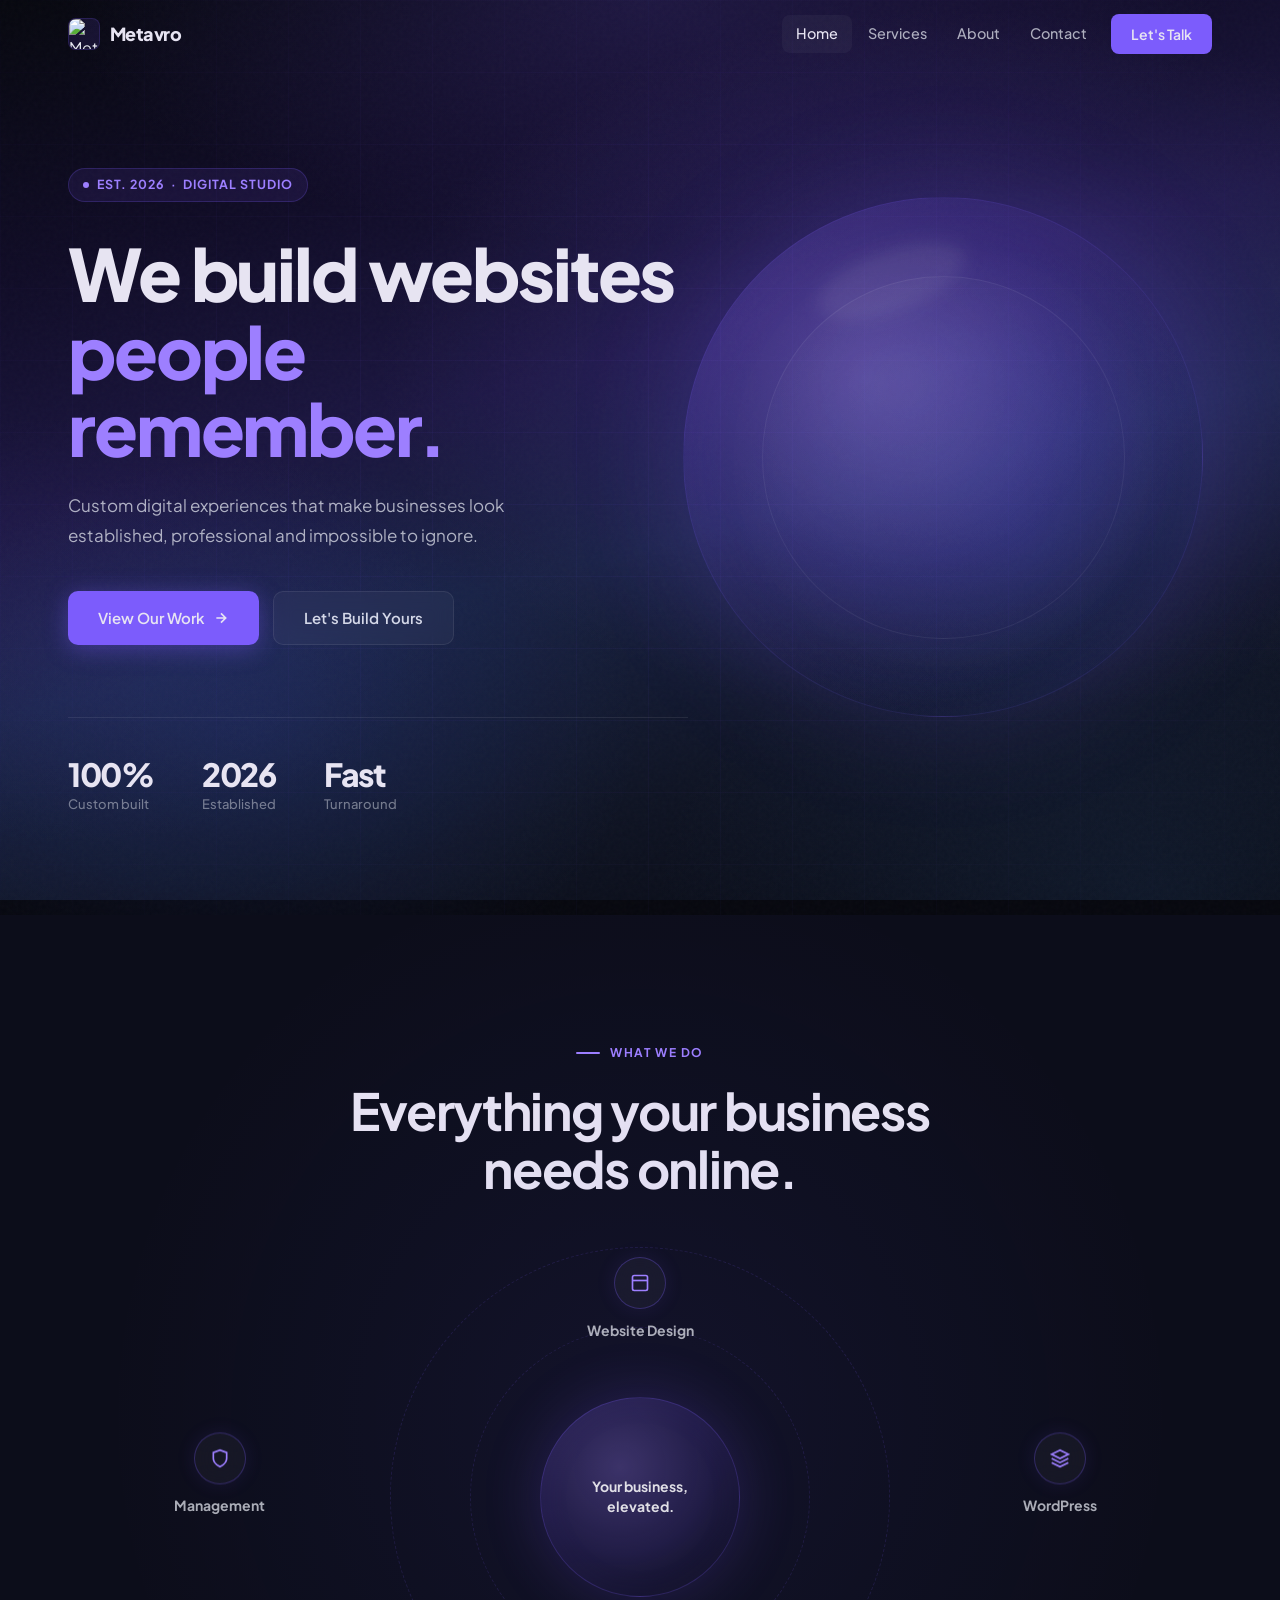
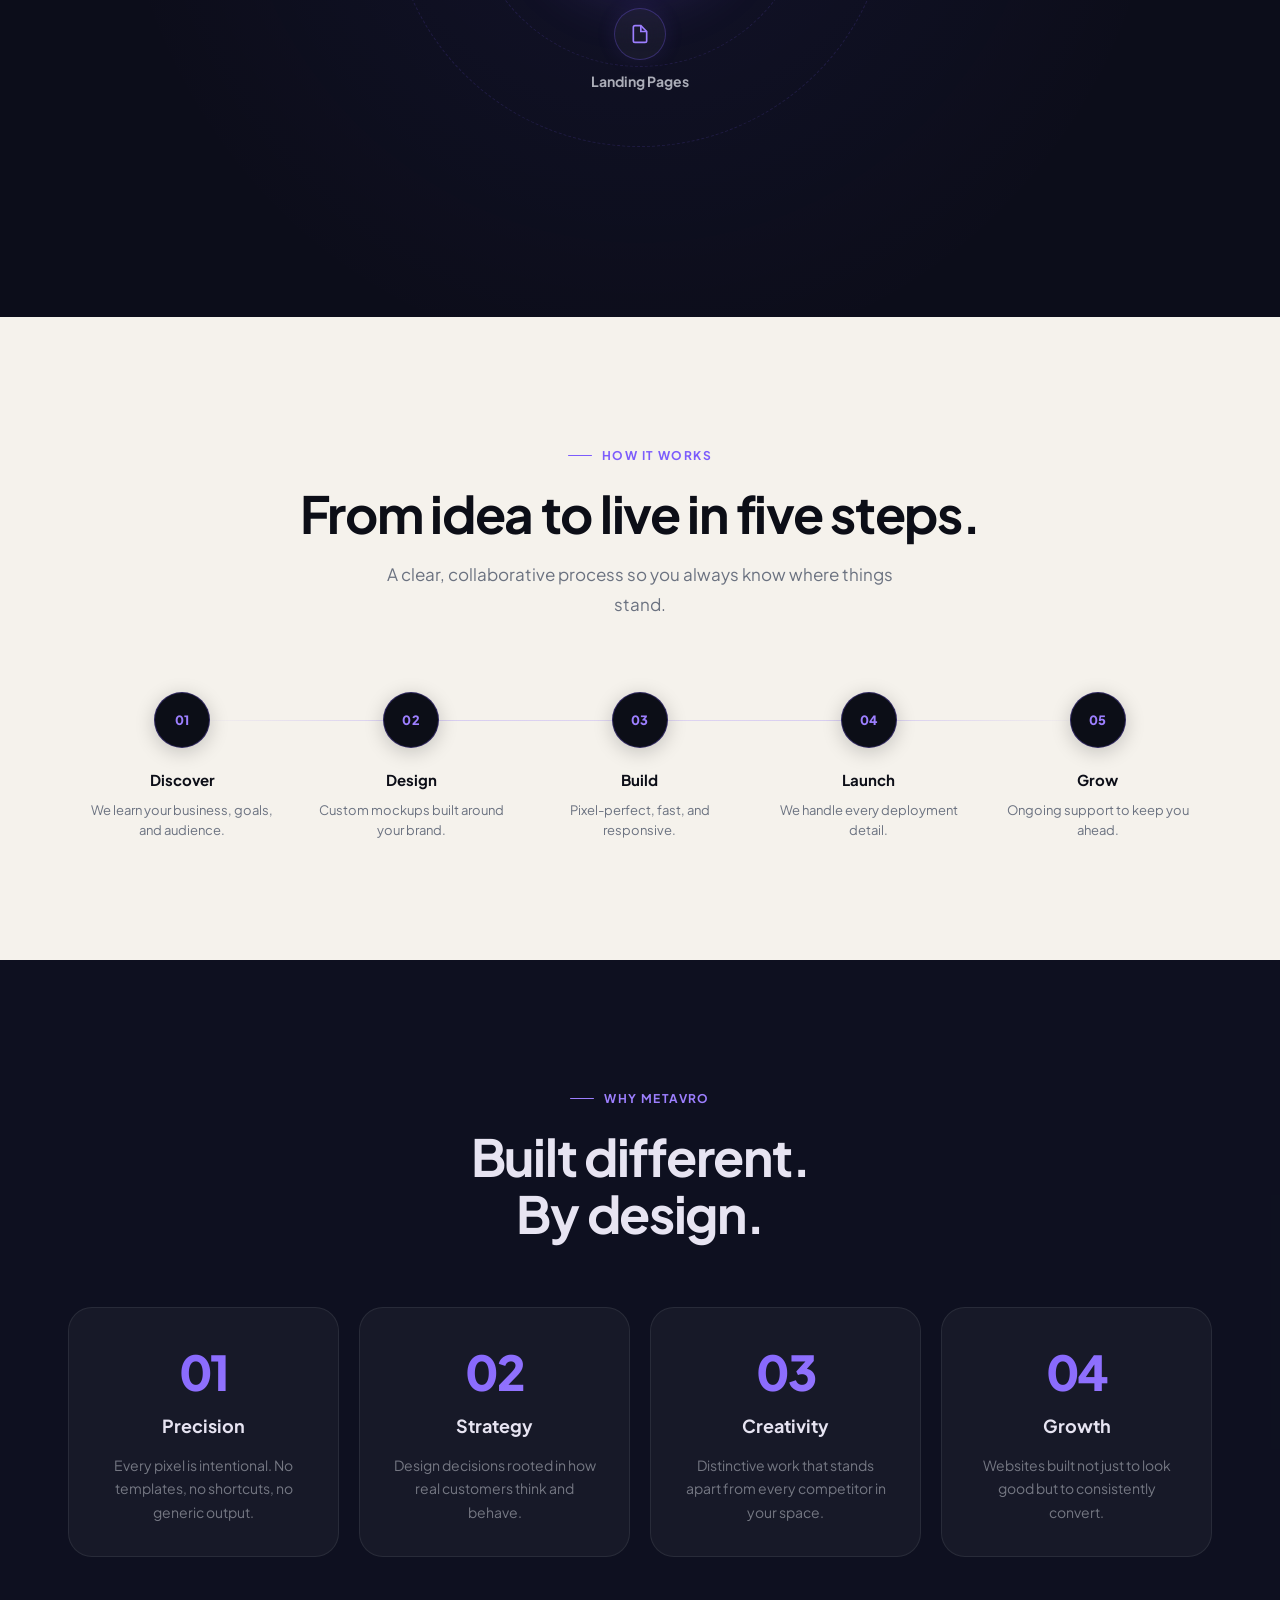
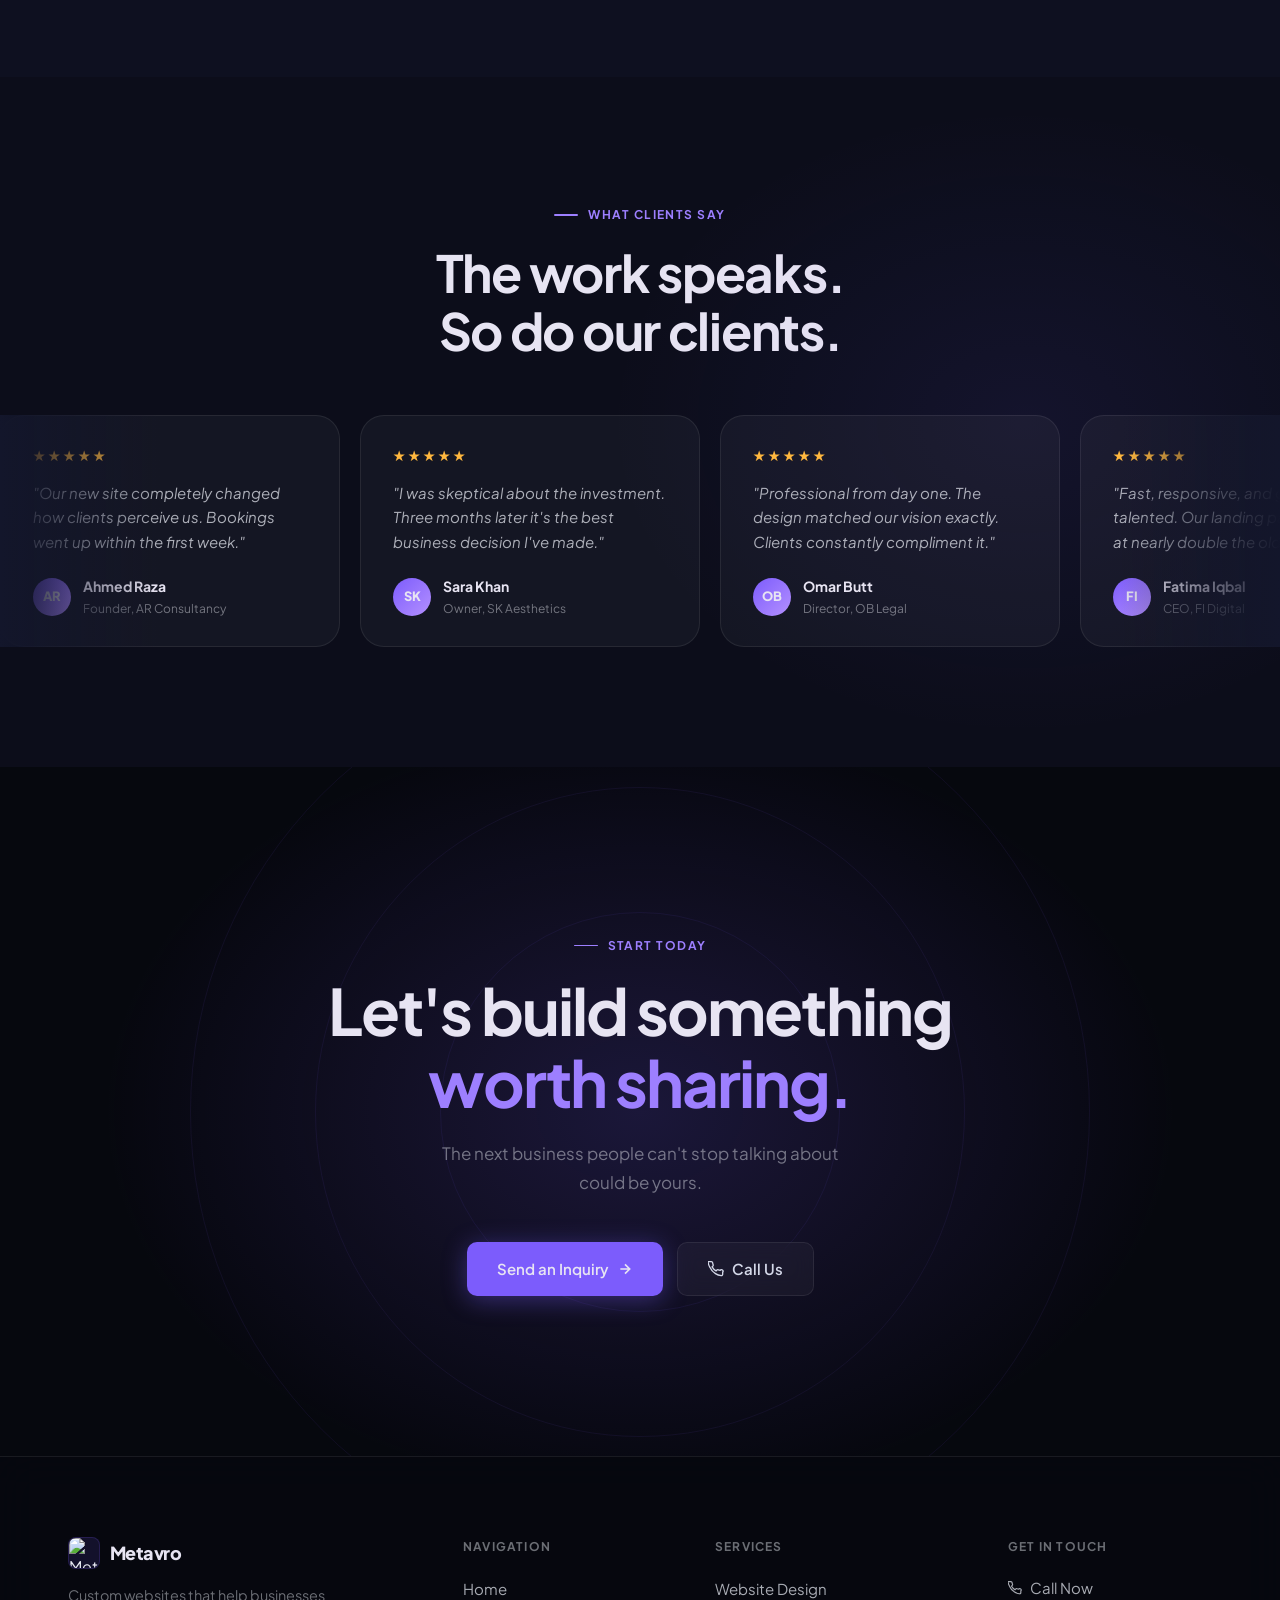
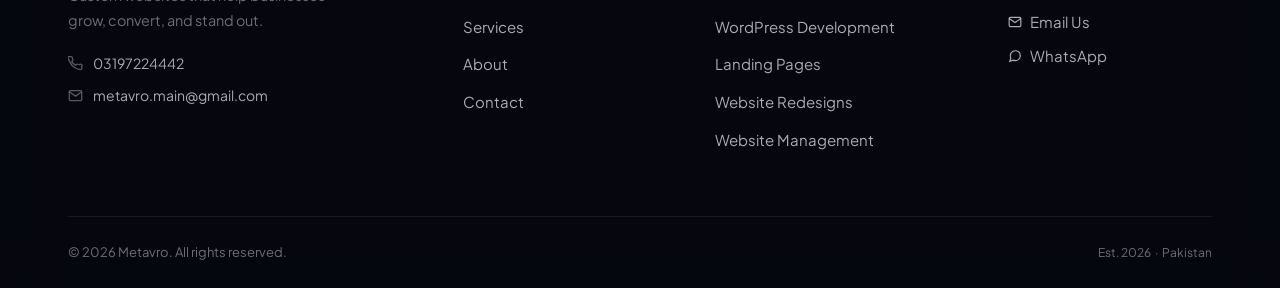
==== index.html @ 72dc73f4 "Add files via upload" ====
<!DOCTYPE html>
<html lang="en">
<head>
<meta charset="UTF-8">
<meta name="viewport" content="width=device-width, initial-scale=1.0">
<title>Metavro — We build websites people remember.</title>
<meta name="description" content="Metavro creates custom digital experiences that make businesses look established, professional and impossible to ignore.">
<link rel="preconnect" href="https://fonts.googleapis.com">
<link rel="preconnect" href="https://fonts.gstatic.com" crossorigin>
<link href="https://fonts.googleapis.com/css2?family=Plus+Jakarta+Sans:ital,wght@0,400;0,500;0,600;0,700;0,800;1,400&display=swap" rel="stylesheet">
<link rel="icon" type="image/png" href="assets/favicon.png">
<link rel="stylesheet" href="shared.css">
<style>

/* ── HERO ── */
.hero {
  min-height: 100vh;
  background: transparent;
  position: relative;
  display: flex;
  align-items: center;
  overflow: hidden;
  padding-top: 68px;
}
.hero-noise {
  position: absolute; inset: 0;
  background-image: url("data:image/svg+xml,%3Csvg viewBox='0 0 256 256' xmlns='http://www.w3.org/2000/svg'%3E%3Cfilter id='noise'%3E%3CfeTurbulence type='fractalNoise' baseFrequency='0.9' numOctaves='4' stitchTiles='stitch'/%3E%3C/filter%3E%3Crect width='100%25' height='100%25' filter='url(%23noise)' opacity='1'/%3E%3C/svg%3E");
  opacity: 0.025; pointer-events: none;
}
.hero-gradient {
  position: absolute; inset: 0; pointer-events: none;
  background: radial-gradient(ellipse 70% 60% at 75% 40%, rgba(124,92,252,0.22) 0%, transparent 65%),
              radial-gradient(ellipse 50% 50% at 20% 80%, rgba(59,91,219,0.14) 0%, transparent 60%);
}
.hero-grid {
  position: absolute; inset: 0; pointer-events: none;
  background-image:
    linear-gradient(rgba(124,92,252,0.05) 1px, transparent 1px),
    linear-gradient(90deg, rgba(124,92,252,0.05) 1px, transparent 1px);
  background-size: 72px 72px;
  mask-image: radial-gradient(ellipse 80% 80% at 50% 50%, black 30%, transparent 100%);
}
.hero-sphere {
  position: absolute; right: 6%; top: 50%; transform: translateY(-50%);
  width: min(520px, 48vw); height: min(520px, 48vw);
  border-radius: 50%;
  background: radial-gradient(circle at 35% 35%, rgba(157,127,255,0.35), rgba(124,92,252,0.18) 40%, transparent 70%),
              radial-gradient(circle at 65% 65%, rgba(59,91,219,0.15), transparent 60%);
  border: 1px solid rgba(124,92,252,0.15);
  box-shadow: 0 0 120px rgba(124,92,252,0.18), inset 0 0 60px rgba(124,92,252,0.08);
  animation: float 7s ease-in-out infinite;
  pointer-events: none;
}
.hero-sphere::before {
  content: '';
  position: absolute; inset: 15%;
  border-radius: 50%;
  border: 1px solid rgba(255,255,255,0.06);
  background: radial-gradient(circle at 40% 30%, rgba(255,255,255,0.06), transparent 60%);
}
.hero-sphere::after {
  content: '';
  position: absolute; top: 10%; left: 25%; width: 30%; height: 12%;
  border-radius: 50%;
  background: rgba(255,255,255,0.07);
  filter: blur(8px);
  transform: rotate(-20deg);
}
@keyframes float {
  0%, 100% { transform: translateY(-50%) translateY(0px); }
  50% { transform: translateY(-50%) translateY(-18px); }
}
.hero-inner {
  position: relative; z-index: 2;
  width: 100%; max-width: 1200px; margin: 0 auto;
  padding: 100px 28px;
}
.hero-content { max-width: 620px; }
.hero-badge {
  display: inline-flex; align-items: center; gap: 8px;
  background: rgba(124,92,252,0.1); border: 1px solid rgba(124,92,252,0.22);
  color: var(--violet2); font-size: 0.78rem; font-weight: 700;
  letter-spacing: 0.08em; text-transform: uppercase;
  padding: 6px 14px; border-radius: 100px; margin-bottom: 32px;
}
.hero-badge-dot { width: 6px; height: 6px; border-radius: 50%; background: var(--violet2); flex-shrink: 0; animation: pulse 2s infinite; }
@keyframes pulse { 0%,100% { opacity:1; transform:scale(1); } 50% { opacity:0.4; transform:scale(0.7); } }
.hero h1 { color: var(--offwhite); margin-bottom: 24px; }
.hero h1 em { font-style: normal; color: var(--violet2); }
.hero-sub {
  color: var(--text-soft); font-size: 1.0625rem; line-height: 1.75;
  margin-bottom: 40px; max-width: 480px;
}
.hero-actions { display: flex; gap: 14px; flex-wrap: wrap; }
.hero-stats {
  margin-top: 72px;
  display: flex; gap: 48px; flex-wrap: wrap;
  padding-top: 40px; border-top: 1px solid var(--glass-border);
}
.stat-num { font-size: 2rem; font-weight: 800; color: var(--offwhite); letter-spacing: -0.04em; line-height: 1; }
.stat-label { font-size: 0.8125rem; color: var(--text-muted); margin-top: 4px; font-weight: 500; }

/* ── SERVICES (orbital) ── */
.services-section {
  background: rgba(19,22,43,0.42);
  position: relative; overflow: hidden;
}
.services-section::before {
  content: ''; position: absolute; inset: 0;
  background: radial-gradient(ellipse 60% 80% at 50% 50%, rgba(124,92,252,0.07), transparent 70%);
  pointer-events: none;
}
.orbital-wrap {
  position: relative;
  display: flex; align-items: center; justify-content: center;
  min-height: 600px;
}
@keyframes floatCore {
  0%, 100% { transform: translateY(0); }
  50% { transform: translateY(-10px); }
}
.orbital-core {
  position: relative; z-index: 3;
  width: 200px; height: 200px; border-radius: 50%;
  background: radial-gradient(circle at 40% 35%, rgba(157,127,255,0.3), rgba(124,92,252,0.15) 50%, transparent 80%);
  border: 1px solid rgba(124,92,252,0.25);
  box-shadow: 0 0 60px rgba(124,92,252,0.2), inset 0 0 30px rgba(124,92,252,0.08);
  display: flex; align-items: center; justify-content: center; text-align: center; padding: 24px;
  animation: floatCore 8s ease-in-out infinite;
}
.orbital-core-text {
  font-size: 0.875rem; font-weight: 700; color: rgba(255,255,255,0.85); line-height: 1.4;
}
.orbital-ring {
  position: absolute; border-radius: 50%;
  border: 1px dashed rgba(124,92,252,0.15);
  animation: spin linear infinite;
}
.ring-1 { width: 340px; height: 340px; animation-duration: 30s; }
.ring-2 { width: 500px; height: 500px; animation-duration: 50s; animation-direction: reverse; }
@keyframes spin { from { transform: rotate(0deg); } to { transform: rotate(360deg); } }
.orbital-nodes {
  position: absolute; inset: 0;
  display: flex; align-items: center; justify-content: center;
}
.orbital-node {
  position: absolute;
  transition: var(--t);
}
.orbital-node-btn {
  display: flex; flex-direction: column; align-items: center; gap: 10px; cursor: pointer;
  transition: var(--t);
}
.orbital-node-btn:hover .node-dot { transform: scale(1.2); box-shadow: 0 0 20px rgba(124,92,252,0.5); }
.orbital-node-btn:hover .node-label { color: var(--offwhite); }
.orbital-node-btn:hover .node-desc { opacity: 1; transform: translateY(0); }
.node-dot {
  width: 52px; height: 52px; border-radius: 50%;
  background: var(--glass-bg); border: 1px solid rgba(124,92,252,0.3);
  display: flex; align-items: center; justify-content: center;
  backdrop-filter: blur(12px); transition: var(--t);
  box-shadow: 0 0 20px rgba(124,92,252,0.1);
}
.node-dot svg { color: var(--violet2); }
.node-label { font-size: 0.875rem; font-weight: 700; color: var(--text-soft); white-space: nowrap; transition: var(--t); }
.node-desc {
  font-size: 0.75rem; color: var(--text-muted); max-width: 120px; text-align: center;
  opacity: 0; transform: translateY(4px); transition: var(--t); line-height: 1.45;
}
/* positions */
.node-top    { top: 10%;  left: 50%; transform: translateX(-50%); }
.node-right  { right: 8%; top: 50%; transform: translateY(-50%); }
.node-bottom { bottom: 10%; left: 50%; transform: translateX(-50%); }
.node-left   { left: 8%;  top: 50%; transform: translateY(-50%); }

/* mobile orbital fallback */
.orbital-mobile { display: none; }
.svc-pill {
  display: flex; align-items: center; gap: 16px;
  background: var(--glass-bg); border: 1px solid var(--glass-border);
  border-radius: 16px; padding: 20px 24px; transition: var(--t);
}
.svc-pill:hover { border-color: rgba(124,92,252,0.35); background: rgba(124,92,252,0.06); }
.svc-pill-icon {
  width: 44px; height: 44px; border-radius: 12px; flex-shrink: 0;
  background: var(--violet-dim); border: 1px solid rgba(124,92,252,0.2);
  display: flex; align-items: center; justify-content: center; color: var(--violet2);
}
.svc-pill-name { font-size: 1rem; font-weight: 700; color: var(--offwhite); }
.svc-pill-desc { font-size: 0.8125rem; color: var(--text-muted); margin-top: 2px; }

/* ── PROCESS ── */
.process-section { background: var(--cream); }
.process-header .section-title { color: var(--ink); }
.process-header .section-sub { color: #6B7280; }
.process-header .eyebrow { color: var(--violet); }
.process-header .eyebrow::before { background: var(--violet); }
.process-track {
  position: relative; margin-top: 72px;
  display: grid; grid-template-columns: repeat(5, 1fr); gap: 0;
}
.process-line {
  position: absolute; top: 28px; left: 10%; right: 10%; height: 1px;
  background: linear-gradient(90deg, transparent, var(--violet), var(--violet2), var(--violet), transparent);
  opacity: 0.25; pointer-events: none;
}
.process-step {
  display: flex; flex-direction: column; align-items: center; text-align: center;
  padding: 0 12px; position: relative; z-index: 1;
}
.process-num {
  width: 56px; height: 56px; border-radius: 50%;
  background: var(--ink); color: var(--violet2);
  border: 1.5px solid rgba(124,92,252,0.3);
  display: flex; align-items: center; justify-content: center;
  font-size: 0.8rem; font-weight: 800; letter-spacing: 0.04em;
  margin-bottom: 20px;
  transition: var(--t); cursor: default;
  box-shadow: 0 4px 20px rgba(0,0,0,0.2);
}
.process-step:hover .process-num {
  background: var(--violet); color: var(--offwhite);
  box-shadow: 0 0 24px rgba(124,92,252,0.45);
  border-color: var(--violet);
  transform: scale(1.1);
}
.process-name { font-size: 0.9375rem; font-weight: 700; color: var(--ink); margin-bottom: 8px; }
.process-desc { font-size: 0.8125rem; color: #6B7280; line-height: 1.55; }

/* ── WHY METAVRO (pillars) ── */
.pillars-section { background: rgba(26,31,58,0.40); }
.pillars-grid {
  margin-top: 64px;
  display: grid; grid-template-columns: repeat(4, 1fr); gap: 20px;
}
.pillar {
  position: relative; overflow: hidden;
  background: var(--glass-bg); border: 1px solid var(--glass-border);
  border-radius: var(--radius-lg); padding: 40px 28px 32px;
  cursor: default; transition: var(--t); text-align: center;
}
.pillar::before {
  content: '';
  position: absolute; top: 0; left: 0; right: 0; height: 2px;
  background: linear-gradient(90deg, transparent, var(--violet), transparent);
  opacity: 0; transition: var(--t);
}
.pillar:hover {
  border-color: rgba(124,92,252,0.3); background: rgba(124,92,252,0.06);
  transform: translateY(-4px); box-shadow: 0 16px 40px rgba(0,0,0,0.25);
}
.pillar:hover::before { opacity: 1; }
.pillar-num {
  font-size: 3rem; font-weight: 800; letter-spacing: -0.05em;
  color: var(--violet-dim); line-height: 1; margin-bottom: 16px;
  background: linear-gradient(135deg, var(--violet), var(--violet2));
  -webkit-background-clip: text; -webkit-text-fill-color: transparent; background-clip: text;
  transition: var(--t);
}
.pillar-title { font-size: 1.125rem; font-weight: 700; color: var(--offwhite); margin-bottom: 14px; }
.pillar-body { font-size: 0.875rem; color: var(--text-muted); line-height: 1.65; }

/* ── TESTIMONIALS ── */
.testi-section {
  background: rgba(19,22,43,0.42); position: relative; overflow: hidden;
}
.testi-section::before {
  content: ''; position: absolute; inset: 0;
  background: radial-gradient(ellipse 50% 70% at 80% 50%, rgba(124,92,252,0.08), transparent 65%);
  pointer-events: none;
}
.testi-marquee-wrap { margin-top: 56px; overflow: hidden; position: relative; }
.testi-marquee-wrap::before,
.testi-marquee-wrap::after {
  content: ''; position: absolute; top: 0; bottom: 0; width: 160px; z-index: 2;
}
.testi-marquee-wrap::before { left: 0; background: linear-gradient(90deg, var(--ink2), transparent); }
.testi-marquee-wrap::after  { right: 0; background: linear-gradient(-90deg, var(--ink2), transparent); }
.testi-marquee {
  display: flex; gap: 20px;
  animation: marquee 32s linear infinite;
  width: max-content;
}
.testi-marquee:hover { animation-play-state: paused; }
@keyframes marquee { from { transform: translateX(0); } to { transform: translateX(-50%); } }
.testi-card {
  background: var(--glass-bg); border: 1px solid var(--glass-border);
  border-radius: var(--radius-lg); padding: 28px 32px;
  width: 340px; flex-shrink: 0; transition: var(--t);
}
.testi-card:hover { border-color: rgba(124,92,252,0.25); }
.testi-stars { display: flex; gap: 3px; margin-bottom: 14px; }
.testi-stars span { color: #FFB83F; font-size: 0.875rem; }
.testi-text { font-size: 0.9375rem; color: var(--text-soft); line-height: 1.65; margin-bottom: 20px; font-style: italic; }
.testi-author { display: flex; align-items: center; gap: 12px; }
.testi-avatar {
  width: 38px; height: 38px; border-radius: 50%;
  background: linear-gradient(135deg, var(--violet), #B490FF);
  display: flex; align-items: center; justify-content: center;
  font-size: 0.8rem; font-weight: 800; color: var(--offwhite); flex-shrink: 0;
}
.testi-name { font-size: 0.875rem; font-weight: 700; color: var(--offwhite); }
.testi-role { font-size: 0.75rem; color: var(--text-muted); margin-top: 2px; }

/* ── CTA ── */
.cta-section {
  background: rgba(7,8,15,0.5);
  position: relative; overflow: hidden; text-align: center;
  padding: 160px 0;
}
.cta-bg {
  position: absolute; inset: 0; pointer-events: none;
  background: radial-gradient(ellipse 60% 80% at 50% 50%, rgba(124,92,252,0.18), transparent 70%);
}
.cta-ring {
  position: absolute; border-radius: 50%;
  border: 1px solid rgba(124,92,252,0.08);
  top: 50%; left: 50%; transform: translate(-50%,-50%);
}
.cta-ring-1 { width: 400px; height: 400px; }
.cta-ring-2 { width: 650px; height: 650px; }
.cta-ring-3 { width: 900px; height: 900px; }
.cta-inner { position: relative; z-index: 2; }
.cta-inner h2 { color: var(--offwhite); font-size: clamp(2.2rem, 5vw, 4rem); letter-spacing: -0.03em; margin-bottom: 20px; }
.cta-inner h2 em { font-style: normal; color: var(--violet2); }
.cta-sub { color: var(--text-muted); font-size: 1.0625rem; margin-bottom: 44px; max-width: 440px; margin-left: auto; margin-right: auto; }
.cta-actions { display: flex; gap: 14px; justify-content: center; flex-wrap: wrap; }

/* ── RESPONSIVE ── */
@media (max-width: 900px) {
  .orbital-wrap { display: none; }
  .orbital-mobile { display: flex; flex-direction: column; gap: 12px; margin-top: 48px; }
  .hero-sphere { display: none; }
  .process-track { grid-template-columns: 1fr; gap: 40px; }
  .process-line { display: none; }
  .process-step { flex-direction: row; text-align: left; gap: 20px; align-items: flex-start; }
  .process-num { margin-bottom: 0; flex-shrink: 0; }
  .pillars-grid { grid-template-columns: 1fr 1fr; }
}
@media (max-width: 600px) {
  .hero-stats { gap: 32px; }
  .pillars-grid { grid-template-columns: 1fr; }
  .cta-ring-2, .cta-ring-3 { display: none; }
}
</style>
</head>
<body>

<!-- NAV -->
<header class="nav-header" id="mainNav">
  <div class="nav-inner">
    <a href="index.html" class="nav-logo">
      <div class="logo-mark"><img src="assets/logo.png" alt="Metavro logo"></div>
      <span class="logo-text">Metavro</span>
    </a>
    <nav class="nav-links" id="navLinks">
      <a href="index.html" class="nav-link active">Home</a>
      <a href="services.html" class="nav-link">Services</a>
      <a href="about.html" class="nav-link">About</a>
      <a href="contact.html" class="nav-link">Contact</a>
      <a href="contact.html" class="btn-nav">Let's Talk</a>
    </nav>
    <button class="hamburger" id="hamburger" aria-label="Menu">
      <span></span><span></span><span></span>
    </button>
  </div>
</header>

<!-- HERO -->
<section class="hero">
  <div class="hero-noise"></div>
  <div class="hero-gradient"></div>
  <div class="hero-grid"></div>
  <div class="hero-sphere"></div>
  <div class="hero-inner">
    <div class="hero-content">
      <div class="hero-badge">
        <span class="hero-badge-dot"></span>
        Est. 2026 &nbsp;·&nbsp; Digital Studio
      </div>
      <h1>We build websites<br><em>people remember.</em></h1>
      <p class="hero-sub">Custom digital experiences that make businesses look established, professional and impossible to ignore.</p>
      <div class="hero-actions">
        <a href="services.html" class="btn btn-primary">View Our Work
          <svg width="16" height="16" viewBox="0 0 24 24" fill="none" stroke="currentColor" stroke-width="2.5"><path d="M5 12h14M12 5l7 7-7 7"/></svg>
        </a>
        <a href="contact.html" class="btn btn-ghost">Let's Build Yours</a>
      </div>
      <div class="hero-stats">
        <div>
          <div class="stat-num">100%</div>
          <div class="stat-label">Custom built</div>
        </div>
        <div>
          <div class="stat-num">2026</div>
          <div class="stat-label">Established</div>
        </div>
        <div>
          <div class="stat-num">Fast</div>
          <div class="stat-label">Turnaround</div>
        </div>
      </div>
    </div>
  </div>
</section>

<!-- SERVICES -->
<section class="services-section section">
  <div class="container">
    <div class="text-center">
      <div class="eyebrow">What We Do</div>
      <h2 class="text-white">Everything your business<br>needs online.</h2>
    </div>
    <!-- Desktop orbital -->
    <div class="orbital-wrap">
      <div class="orbital-ring ring-1"></div>
      <div class="orbital-ring ring-2"></div>
      <div class="orbital-core">
        <span class="orbital-core-text">Your business, elevated.</span>
      </div>
      <div class="orbital-nodes">
        <!-- Top -->
        <div class="orbital-node node-top">
          <div class="orbital-node-btn">
            <div class="node-dot">
              <svg width="20" height="20" viewBox="0 0 24 24" fill="none" stroke="currentColor" stroke-width="2"><rect x="3" y="3" width="18" height="18" rx="2"/><path d="M3 9h18"/></svg>
            </div>
            <span class="node-label">Website Design</span>
            <span class="node-desc">Bespoke, conversion-focused websites.</span>
          </div>
        </div>
        <!-- Right -->
        <div class="orbital-node node-right">
          <div class="orbital-node-btn">
            <div class="node-dot">
              <svg width="20" height="20" viewBox="0 0 24 24" fill="none" stroke="currentColor" stroke-width="2"><path d="M12 2L2 7l10 5 10-5-10-5zM2 17l10 5 10-5M2 12l10 5 10-5"/></svg>
            </div>
            <span class="node-label">WordPress</span>
            <span class="node-desc">Powerful, easy-to-manage sites.</span>
          </div>
        </div>
        <!-- Bottom -->
        <div class="orbital-node node-bottom">
          <div class="orbital-node-btn">
            <div class="node-dot">
              <svg width="20" height="20" viewBox="0 0 24 24" fill="none" stroke="currentColor" stroke-width="2"><path d="M13 2H6a2 2 0 00-2 2v16a2 2 0 002 2h12a2 2 0 002-2V9z"/><polyline points="13 2 13 9 20 9"/></svg>
            </div>
            <span class="node-label">Landing Pages</span>
            <span class="node-desc">High-converting single pages.</span>
          </div>
        </div>
        <!-- Left -->
        <div class="orbital-node node-left">
          <div class="orbital-node-btn">
            <div class="node-dot">
              <svg width="20" height="20" viewBox="0 0 24 24" fill="none" stroke="currentColor" stroke-width="2"><path d="M12 22s8-4 8-10V5l-8-3-8 3v7c0 6 8 10 8 10z"/></svg>
            </div>
            <span class="node-label">Management</span>
            <span class="node-desc">Ongoing care & optimization.</span>
          </div>
        </div>
      </div>
    </div>
    <!-- Mobile fallback -->
    <div class="orbital-mobile">
      <div class="svc-pill">
        <div class="svc-pill-icon"><svg width="20" height="20" viewBox="0 0 24 24" fill="none" stroke="currentColor" stroke-width="2"><rect x="3" y="3" width="18" height="18" rx="2"/><path d="M3 9h18"/></svg></div>
        <div><div class="svc-pill-name">Website Design</div><div class="svc-pill-desc">Bespoke, conversion-focused websites.</div></div>
      </div>
      <div class="svc-pill">
        <div class="svc-pill-icon"><svg width="20" height="20" viewBox="0 0 24 24" fill="none" stroke="currentColor" stroke-width="2"><path d="M12 2L2 7l10 5 10-5-10-5zM2 17l10 5 10-5M2 12l10 5 10-5"/></svg></div>
        <div><div class="svc-pill-name">WordPress</div><div class="svc-pill-desc">Powerful, easy-to-manage sites.</div></div>
      </div>
      <div class="svc-pill">
        <div class="svc-pill-icon"><svg width="20" height="20" viewBox="0 0 24 24" fill="none" stroke="currentColor" stroke-width="2"><path d="M13 2H6a2 2 0 00-2 2v16a2 2 0 002 2h12a2 2 0 002-2V9z"/><polyline points="13 2 13 9 20 9"/></svg></div>
        <div><div class="svc-pill-name">Landing Pages</div><div class="svc-pill-desc">High-converting single pages.</div></div>
      </div>
      <div class="svc-pill">
        <div class="svc-pill-icon"><svg width="20" height="20" viewBox="0 0 24 24" fill="none" stroke="currentColor" stroke-width="2"><path d="M12 22s8-4 8-10V5l-8-3-8 3v7c0 6 8 10 8 10z"/></svg></div>
        <div><div class="svc-pill-name">Website Management</div><div class="svc-pill-desc">Ongoing care and optimization.</div></div>
      </div>
    </div>
  </div>
</section>

<!-- PROCESS -->
<section class="process-section section">
  <div class="container">
    <div class="text-center process-header">
      <div class="eyebrow">How It Works</div>
      <h2 class="section-title">From idea to live in five steps.</h2>
      <p class="section-sub">A clear, collaborative process so you always know where things stand.</p>
    </div>
    <div class="process-track">
      <div class="process-line"></div>
      <div class="process-step">
        <div class="process-num">01</div>
        <div>
          <div class="process-name">Discover</div>
          <div class="process-desc">We learn your business, goals, and audience.</div>
        </div>
      </div>
      <div class="process-step">
        <div class="process-num">02</div>
        <div>
          <div class="process-name">Design</div>
          <div class="process-desc">Custom mockups built around your brand.</div>
        </div>
      </div>
      <div class="process-step">
        <div class="process-num">03</div>
        <div>
          <div class="process-name">Build</div>
          <div class="process-desc">Pixel-perfect, fast, and responsive.</div>
        </div>
      </div>
      <div class="process-step">
        <div class="process-num">04</div>
        <div>
          <div class="process-name">Launch</div>
          <div class="process-desc">We handle every deployment detail.</div>
        </div>
      </div>
      <div class="process-step">
        <div class="process-num">05</div>
        <div>
          <div class="process-name">Grow</div>
          <div class="process-desc">Ongoing support to keep you ahead.</div>
        </div>
      </div>
    </div>
  </div>
</section>

<!-- WHY METAVRO -->
<section class="pillars-section section">
  <div class="container">
    <div class="text-center">
      <div class="eyebrow">Why Metavro</div>
      <h2 class="text-white">Built different.<br>By design.</h2>
    </div>
    <div class="pillars-grid">
      <div class="pillar">
        <div class="pillar-num">01</div>
        <div class="pillar-title">Precision</div>
        <div class="pillar-body">Every pixel is intentional. No templates, no shortcuts, no generic output.</div>
      </div>
      <div class="pillar">
        <div class="pillar-num">02</div>
        <div class="pillar-title">Strategy</div>
        <div class="pillar-body">Design decisions rooted in how real customers think and behave.</div>
      </div>
      <div class="pillar">
        <div class="pillar-num">03</div>
        <div class="pillar-title">Creativity</div>
        <div class="pillar-body">Distinctive work that stands apart from every competitor in your space.</div>
      </div>
      <div class="pillar">
        <div class="pillar-num">04</div>
        <div class="pillar-title">Growth</div>
        <div class="pillar-body">Websites built not just to look good but to consistently convert.</div>
      </div>
    </div>
  </div>
</section>

<!-- TESTIMONIALS -->
<section class="testi-section section">
  <div class="container">
    <div class="text-center">
      <div class="eyebrow">What Clients Say</div>
      <h2 class="text-white">The work speaks.<br>So do our clients.</h2>
    </div>
  </div>
  <div class="testi-marquee-wrap" style="margin-top:56px;">
    <div class="testi-marquee" id="testiMarquee">
      <!-- Set 1 -->
      <div class="testi-card">
        <div class="testi-stars"><span>★</span><span>★</span><span>★</span><span>★</span><span>★</span></div>
        <p class="testi-text">"Our new site completely changed how clients perceive us. Bookings went up within the first week."</p>
        <div class="testi-author">
          <div class="testi-avatar">AR</div>
          <div><div class="testi-name">Ahmed Raza</div><div class="testi-role">Founder, AR Consultancy</div></div>
        </div>
      </div>
      <div class="testi-card">
        <div class="testi-stars"><span>★</span><span>★</span><span>★</span><span>★</span><span>★</span></div>
        <p class="testi-text">"I was skeptical about the investment. Three months later it's the best business decision I've made."</p>
        <div class="testi-author">
          <div class="testi-avatar">SK</div>
          <div><div class="testi-name">Sara Khan</div><div class="testi-role">Owner, SK Aesthetics</div></div>
        </div>
      </div>
      <div class="testi-card">
        <div class="testi-stars"><span>★</span><span>★</span><span>★</span><span>★</span><span>★</span></div>
        <p class="testi-text">"Professional from day one. The design matched our vision exactly. Clients constantly compliment it."</p>
        <div class="testi-author">
          <div class="testi-avatar">OB</div>
          <div><div class="testi-name">Omar Butt</div><div class="testi-role">Director, OB Legal</div></div>
        </div>
      </div>
      <div class="testi-card">
        <div class="testi-stars"><span>★</span><span>★</span><span>★</span><span>★</span><span>★</span></div>
        <p class="testi-text">"Fast, responsive, and genuinely talented. Our landing page converts at nearly double the old rate."</p>
        <div class="testi-author">
          <div class="testi-avatar">FI</div>
          <div><div class="testi-name">Fatima Iqbal</div><div class="testi-role">CEO, FI Digital</div></div>
        </div>
      </div>
      <div class="testi-card">
        <div class="testi-stars"><span>★</span><span>★</span><span>★</span><span>★</span><span>★</span></div>
        <p class="testi-text">"They delivered something I couldn't have imagined myself. Exactly what a premium brand deserves."</p>
        <div class="testi-author">
          <div class="testi-avatar">ZM</div>
          <div><div class="testi-name">Zain Malik</div><div class="testi-role">Founder, ZM Studios</div></div>
        </div>
      </div>
      <!-- Set 2 (duplicate for seamless loop) -->
      <div class="testi-card">
        <div class="testi-stars"><span>★</span><span>★</span><span>★</span><span>★</span><span>★</span></div>
        <p class="testi-text">"Our new site completely changed how clients perceive us. Bookings went up within the first week."</p>
        <div class="testi-author">
          <div class="testi-avatar">AR</div>
          <div><div class="testi-name">Ahmed Raza</div><div class="testi-role">Founder, AR Consultancy</div></div>
        </div>
      </div>
      <div class="testi-card">
        <div class="testi-stars"><span>★</span><span>★</span><span>★</span><span>★</span><span>★</span></div>
        <p class="testi-text">"I was skeptical about the investment. Three months later it's the best business decision I've made."</p>
        <div class="testi-author">
          <div class="testi-avatar">SK</div>
          <div><div class="testi-name">Sara Khan</div><div class="testi-role">Owner, SK Aesthetics</div></div>
        </div>
      </div>
      <div class="testi-card">
        <div class="testi-stars"><span>★</span><span>★</span><span>★</span><span>★</span><span>★</span></div>
        <p class="testi-text">"Professional from day one. The design matched our vision exactly. Clients constantly compliment it."</p>
        <div class="testi-author">
          <div class="testi-avatar">OB</div>
          <div><div class="testi-name">Omar Butt</div><div class="testi-role">Director, OB Legal</div></div>
        </div>
      </div>
      <div class="testi-card">
        <div class="testi-stars"><span>★</span><span>★</span><span>★</span><span>★</span><span>★</span></div>
        <p class="testi-text">"Fast, responsive, and genuinely talented. Our landing page converts at nearly double the old rate."</p>
        <div class="testi-author">
          <div class="testi-avatar">FI</div>
          <div><div class="testi-name">Fatima Iqbal</div><div class="testi-role">CEO, FI Digital</div></div>
        </div>
      </div>
      <div class="testi-card">
        <div class="testi-stars"><span>★</span><span>★</span><span>★</span><span>★</span><span>★</span></div>
        <p class="testi-text">"They delivered something I couldn't have imagined myself. Exactly what a premium brand deserves."</p>
        <div class="testi-author">
          <div class="testi-avatar">ZM</div>
          <div><div class="testi-name">Zain Malik</div><div class="testi-role">Founder, ZM Studios</div></div>
        </div>
      </div>
    </div>
  </div>
</section>

<!-- CTA -->
<section class="cta-section">
  <div class="cta-bg"></div>
  <div class="cta-ring cta-ring-1"></div>
  <div class="cta-ring cta-ring-2"></div>
  <div class="cta-ring cta-ring-3"></div>
  <div class="container cta-inner">
    <div class="eyebrow" style="justify-content:center;">Start Today</div>
    <h2>Let's build something<br><em>worth sharing.</em></h2>
    <p class="cta-sub">The next business people can't stop talking about could be yours.</p>
    <div class="cta-actions">
      <a href="contact.html" class="btn btn-primary">Send an Inquiry
        <svg width="16" height="16" viewBox="0 0 24 24" fill="none" stroke="currentColor" stroke-width="2.5"><path d="M5 12h14M12 5l7 7-7 7"/></svg>
      </a>
      <a href="tel:+923197224442" class="btn btn-ghost">
        <svg width="16" height="16" viewBox="0 0 24 24" fill="none" stroke="currentColor" stroke-width="2"><path d="M22 16.92v3a2 2 0 01-2.18 2 19.79 19.79 0 01-8.63-3.07A19.5 19.5 0 013.07 9.8a19.79 19.79 0 01-3.07-8.67A2 2 0 012 1h3a2 2 0 012 1.72c.127.96.361 1.903.7 2.81a2 2 0 01-.45 2.11L6.09 8.91a16 16 0 006 6l1.27-1.27a2 2 0 012.11-.45c.907.339 1.85.573 2.81.7A2 2 0 0122 16.92z"/></svg>
        Call Us
      </a>
    </div>
  </div>
</section>

<!-- FOOTER -->
<footer class="footer">
  <div class="container">
    <div class="footer-grid">
      <div>
        <a href="index.html" class="nav-logo" style="margin-bottom:0">
          <div class="logo-mark"><img src="assets/logo.png" alt="Metavro logo"></div>
          <span class="logo-text">Metavro</span>
        </a>
        <p class="footer-tagline">Custom websites that help businesses grow, convert, and stand out.</p>
        <div class="footer-contact-list">
          <a href="tel:+923197224442" class="footer-contact-item">
            <svg width="15" height="15" viewBox="0 0 24 24" fill="none" stroke="currentColor" stroke-width="2"><path d="M22 16.92v3a2 2 0 01-2.18 2 19.79 19.79 0 01-8.63-3.07A19.5 19.5 0 013.07 9.8a19.79 19.79 0 01-3.07-8.67A2 2 0 012 1h3a2 2 0 012 1.72c.127.96.361 1.903.7 2.81a2 2 0 01-.45 2.11L6.09 8.91a16 16 0 006 6l1.27-1.27a2 2 0 012.11-.45c.907.339 1.85.573 2.81.7A2 2 0 0122 16.92z"/></svg>
            03197224442
          </a>
          <a href="mailto:metavro.main@gmail.com" class="footer-contact-item">
            <svg width="15" height="15" viewBox="0 0 24 24" fill="none" stroke="currentColor" stroke-width="2"><path d="M4 4h16c1.1 0 2 .9 2 2v12c0 1.1-.9 2-2 2H4c-1.1 0-2-.9-2-2V6c0-1.1.9-2 2-2z"/><polyline points="22,6 12,13 2,6"/></svg>
            metavro.main@gmail.com
          </a>
        </div>
      </div>
      <div>
        <h4 class="footer-col-title">Navigation</h4>
        <ul class="footer-links">
          <li><a href="index.html">Home</a></li>
          <li><a href="services.html">Services</a></li>
          <li><a href="about.html">About</a></li>
          <li><a href="contact.html">Contact</a></li>
        </ul>
      </div>
      <div>
        <h4 class="footer-col-title">Services</h4>
        <ul class="footer-links">
          <li><a href="services.html">Website Design</a></li>
          <li><a href="services.html">WordPress Development</a></li>
          <li><a href="services.html">Landing Pages</a></li>
          <li><a href="services.html">Website Redesigns</a></li>
          <li><a href="services.html">Website Management</a></li>
        </ul>
      </div>
      <div>
        <h4 class="footer-col-title">Get in Touch</h4>
        <div class="footer-cta-links">
          <a href="tel:+923197224442" class="footer-action-link">
            <svg width="14" height="14" viewBox="0 0 24 24" fill="none" stroke="currentColor" stroke-width="2"><path d="M22 16.92v3a2 2 0 01-2.18 2 19.79 19.79 0 01-8.63-3.07A19.5 19.5 0 013.07 9.8a19.79 19.79 0 01-3.07-8.67A2 2 0 012 1h3a2 2 0 012 1.72c.127.96.361 1.903.7 2.81a2 2 0 01-.45 2.11L6.09 8.91a16 16 0 006 6l1.27-1.27a2 2 0 012.11-.45c.907.339 1.85.573 2.81.7A2 2 0 0122 16.92z"/></svg>
            Call Now
          </a>
          <a href="mailto:metavro.main@gmail.com" class="footer-action-link">
            <svg width="14" height="14" viewBox="0 0 24 24" fill="none" stroke="currentColor" stroke-width="2"><path d="M4 4h16c1.1 0 2 .9 2 2v12c0 1.1-.9 2-2 2H4c-1.1 0-2-.9-2-2V6c0-1.1.9-2 2-2z"/><polyline points="22,6 12,13 2,6"/></svg>
            Email Us
          </a>
          <a href="https://wa.me/923197224442" target="_blank" rel="noopener" class="footer-action-link">
            <svg width="14" height="14" viewBox="0 0 24 24" fill="none" stroke="currentColor" stroke-width="2"><path d="M21 11.5a8.38 8.38 0 01-.9 3.8 8.5 8.5 0 01-7.6 4.7 8.38 8.38 0 01-3.8-.9L3 21l1.9-5.7a8.38 8.38 0 01-.9-3.8 8.5 8.5 0 014.7-7.6 8.38 8.38 0 013.8-.9h.5a8.48 8.48 0 018 8v.5z"/></svg>
            WhatsApp
          </a>
        </div>
      </div>
    </div>
    <div class="footer-bottom">
      <p>&copy; 2026 Metavro. All rights reserved.</p>
      <p style="color:var(--text-muted);font-size:0.75rem;">Est. 2026 &nbsp;·&nbsp; Pakistan</p>
    </div>
  </div>
</footer>

<script>
const nav = document.getElementById('mainNav');
window.addEventListener('scroll', () => { nav.classList.toggle('scrolled', window.scrollY > 20); }, {passive:true});
const burger = document.getElementById('hamburger');
const navLinks = document.getElementById('navLinks');
burger.addEventListener('click', () => {
  burger.classList.toggle('open');
  navLinks.classList.toggle('open');
});
navLinks.querySelectorAll('.nav-link').forEach(l => l.addEventListener('click', () => {
  burger.classList.remove('open');
  navLinks.classList.remove('open');
}));

// Scroll reveal
const observer = new IntersectionObserver((entries) => {
  entries.forEach(e => {
    if (e.isIntersecting) { e.target.style.opacity = '1'; e.target.style.transform = 'translateY(0)'; }
  });
}, { threshold: 0.1 });
document.querySelectorAll('.pillar, .process-step, .svc-pill').forEach(el => {
  el.style.opacity = '0'; el.style.transform = 'translateY(24px)';
  el.style.transition = 'opacity 0.55s ease, transform 0.55s ease';
  observer.observe(el);
});
</script>
</body>
</html>
---- shared.css ----
/* ── Reset ──────────────────────────────────────── */
*, *::before, *::after { box-sizing: border-box; margin: 0; padding: 0; }
html { scroll-behavior: smooth; }
body {
  font-family: 'Plus Jakarta Sans', system-ui, sans-serif;
  background: #07080F;
  color: #E8EAF2;
  line-height: 1.6;
  -webkit-font-smoothing: antialiased;
  overflow-x: hidden;
  position: relative;
}
img { display: block; max-width: 100%; }
a { text-decoration: none; color: inherit; }
ul { list-style: none; }
button { cursor: pointer; font-family: inherit; border: none; background: none; }

:root {
  --ink:        #0C0E17;
  --ink2:       #13162B;
  --ink3:       #1A1F3A;
  --violet:     #7C5CFC;
  --violet2:    #9D7FFF;
  --violet-dim: rgba(124,92,252,0.18);
  --cream:      #F5F2EC;
  --cream2:     #EDE8DF;
  --silver:     #D4D8E8;
  --silver-dim: rgba(212,216,232,0.12);
  --text-muted: rgba(232,234,242,0.45);
  --text-soft:  rgba(232,234,242,0.72);
  --glass-bg:   rgba(255,255,255,0.04);
  --glass-border: rgba(255,255,255,0.08);
  --radius:     14px;
  --radius-lg:  24px;
  --shadow:     0 4px 32px rgba(0,0,0,0.35);
  --shadow-glow:0 0 40px rgba(124,92,252,0.22);
  --t:          0.28s cubic-bezier(0.4,0,0.2,1);
  /* soft off-white — used instead of pure white anywhere */
  --offwhite:   #E7E4F2;
}

/* ── Global ambient background ──────────────────────
   A single fixed gradient sits behind the entire site so every
   section blends into the next with no hard seams. */
body::before {
  content: '';
  position: fixed; inset: 0; z-index: -1;
  background:
    radial-gradient(ellipse 75% 45% at 50% 0%,   rgba(124,92,252,0.16), transparent 60%),
    radial-gradient(ellipse 60% 55% at 90% 100%, rgba(70,130,210,0.12), transparent 65%),
    radial-gradient(ellipse 50% 40% at 5% 70%,   rgba(124,92,252,0.08), transparent 60%),
    linear-gradient(165deg, #07080F 0%, #100C26 22%, #1B1640 42%, #182142 58%, #0F1424 78%, #07080F 100%);
}

h1 { font-size: clamp(2.5rem, 6vw, 4.5rem); font-weight: 800; line-height: 1.08; letter-spacing: -0.03em; }
h2 { font-size: clamp(2rem, 4vw, 3.25rem); font-weight: 700; line-height: 1.12; letter-spacing: -0.025em; }
h3 { font-size: clamp(1.2rem, 2vw, 1.5rem); font-weight: 600; line-height: 1.3; letter-spacing: -0.01em; }
h4 { font-size: 1rem; font-weight: 600; letter-spacing: -0.005em; }
p  { font-size: 1rem; line-height: 1.75; }

.container { width: 100%; max-width: 1200px; margin: 0 auto; padding: 0 28px; }

/* ── Buttons ── */
.btn {
  display: inline-flex; align-items: center; gap: 8px;
  padding: 14px 30px; border-radius: 10px;
  font-size: 0.9375rem; font-weight: 600;
  transition: var(--t); white-space: nowrap;
}
.btn-primary {
  background: var(--violet); color: var(--offwhite);
  box-shadow: 0 4px 24px rgba(124,92,252,0.38);
}
.btn-primary:hover {
  background: var(--violet2);
  transform: translateY(-2px);
  box-shadow: 0 8px 32px rgba(124,92,252,0.5);
}
.btn-ghost {
  background: var(--glass-bg); color: var(--silver);
  border: 1px solid var(--glass-border);
  backdrop-filter: blur(10px);
}
.btn-ghost:hover {
  border-color: rgba(124,92,252,0.4); color: var(--offwhite);
  background: rgba(124,92,252,0.1);
}
.btn-cream {
  background: var(--cream); color: var(--ink);
  font-weight: 700;
}
.btn-cream:hover { background: var(--cream2); transform: translateY(-1px); }

/* ── Nav ── */
.nav-header {
  position: fixed; top: 0; left: 0; right: 0; z-index: 200;
  transition: background var(--t), box-shadow var(--t);
}
.nav-header.scrolled {
  background: rgba(12,14,23,0.88);
  backdrop-filter: blur(16px);
  -webkit-backdrop-filter: blur(16px);
  box-shadow: 0 1px 0 rgba(255,255,255,0.06);
}
.nav-inner {
  max-width: 1200px; margin: 0 auto; padding: 0 28px;
  height: 68px; display: flex; align-items: center; gap: 32px;
}
.nav-logo { display: flex; align-items: center; gap: 10px; flex-shrink: 0; }
.logo-mark {
  width: 32px; height: 32px; border-radius: 8px;
  overflow: hidden; flex-shrink: 0;
  display: flex; align-items: center; justify-content: center;
  background: rgba(124,92,252,0.12);
  border: 1px solid rgba(124,92,252,0.18);
}
.logo-mark img { width: 100%; height: 100%; object-fit: cover; display: block; }
.logo-text { font-size: 1.125rem; font-weight: 800; color: var(--offwhite); letter-spacing: -0.03em; }
.nav-links { display: flex; align-items: center; gap: 2px; margin-left: auto; }
.nav-link {
  font-size: 0.9rem; font-weight: 500; color: var(--text-soft);
  padding: 7px 14px; border-radius: 8px; transition: var(--t);
}
.nav-link:hover, .nav-link.active { color: var(--offwhite); background: var(--glass-bg); }
.btn-nav {
  background: var(--violet); color: var(--offwhite);
  padding: 9px 20px; border-radius: 8px;
  font-size: 0.875rem; font-weight: 600;
  transition: var(--t); margin-left: 8px;
}
.btn-nav:hover { background: var(--violet2); }
.hamburger { display: none; flex-direction: column; gap: 5px; padding: 8px; margin-left: auto; }
.hamburger span { display: block; width: 22px; height: 2px; background: var(--offwhite); border-radius: 2px; transition: var(--t); }

/* ── Section utils ── */
.section { padding: 120px 0; }
.section-sm { padding: 80px 0; }
.eyebrow {
  display: inline-flex; align-items: center; gap: 10px;
  font-size: 0.75rem; font-weight: 700; letter-spacing: 0.12em;
  text-transform: uppercase; color: var(--violet2); margin-bottom: 20px;
}
.eyebrow::before {
  content: ''; width: 24px; height: 1.5px;
  background: var(--violet2); border-radius: 2px; flex-shrink: 0;
}
.section-title { margin-bottom: 18px; }
.section-sub { color: var(--text-muted); font-size: 1.0625rem; max-width: 520px; }
.text-center { text-align: center; }
.text-center .section-sub { margin: 0 auto; }
.text-white { color: var(--offwhite); }

/* ── Footer ── */
.footer { background: rgba(7,8,15,0.55); backdrop-filter: blur(20px); border-top: 1px solid var(--glass-border); padding: 80px 0 0; }
.footer-grid {
  display: grid; grid-template-columns: 1.7fr 1fr 1.2fr 1fr;
  gap: 48px; padding-bottom: 64px;
  border-bottom: 1px solid var(--glass-border);
}
.footer-tagline { color: var(--text-muted); font-size: 0.9rem; line-height: 1.7; margin-top: 14px; max-width: 260px; }
.footer-contact-list { display: flex; flex-direction: column; gap: 10px; margin-top: 20px; }
.footer-contact-item {
  display: flex; align-items: center; gap: 10px;
  color: var(--text-soft); font-size: 0.875rem; transition: var(--t);
}
.footer-contact-item:hover { color: var(--offwhite); }
.footer-contact-item svg { opacity: 0.5; flex-shrink: 0; }
.footer-col-title {
  font-size: 0.75rem; font-weight: 700; letter-spacing: 0.1em;
  text-transform: uppercase; color: var(--text-muted); margin-bottom: 20px;
}
.footer-links { display: flex; flex-direction: column; gap: 12px; }
.footer-links a { color: var(--text-soft); font-size: 0.9375rem; transition: var(--t); }
.footer-links a:hover { color: var(--offwhite); }
.footer-cta-links { display: flex; flex-direction: column; gap: 10px; }
.footer-action-link {
  display: inline-flex; align-items: center; gap: 8px;
  color: var(--text-soft); font-size: 0.9375rem; transition: var(--t);
}
.footer-action-link:hover { color: var(--violet2); }
.footer-bottom { padding: 24px 0; display: flex; justify-content: space-between; align-items: center; flex-wrap: wrap; gap: 8px; }
.footer-bottom p { color: var(--text-muted); font-size: 0.8125rem; }

/* ── Page Hero (inner pages) ── */
.page-hero {
  background: rgba(7,8,15,0.3);
  padding: 148px 0 96px; position: relative; overflow: hidden;
}
.page-hero-glow {
  position: absolute; width: 600px; height: 600px; border-radius: 50%;
  background: var(--violet); filter: blur(130px); opacity: 0.08;
  top: -160px; right: -120px; pointer-events: none;
}
.page-hero-inner { position: relative; z-index: 1; }
.page-hero h1 { color: var(--offwhite); margin-bottom: 16px; }
.page-hero p { color: var(--text-soft); font-size: 1.0625rem; max-width: 520px; }

/* ── Responsive ── */
@media (max-width: 768px) {
  .nav-links {
    display: none; flex-direction: column;
    position: fixed; top: 68px; left: 0; right: 0;
    background: rgba(12,14,23,0.97);
    backdrop-filter: blur(20px);
    padding: 20px 24px 32px;
    box-shadow: var(--shadow);
    gap: 4px; margin-left: 0; z-index: 199;
    border-bottom: 1px solid var(--glass-border);
  }
  .nav-links.open { display: flex; }
  .nav-link { width: 100%; padding: 13px 16px; font-size: 1rem; }
  .btn-nav { display: none; }
  .hamburger { display: flex; }
  .footer-grid { grid-template-columns: 1fr; gap: 36px; }
  .footer-tagline { max-width: 100%; }
  .section { padding: 80px 0; }
  .section-sm { padding: 56px 0; }
  .page-hero { padding: 120px 0 72px; }
}
@media (min-width: 769px) and (max-width: 1024px) {
  .footer-grid { grid-template-columns: 1fr 1fr; gap: 40px; }
}

/* ── Nav script helper ── */
.hamburger.open span:nth-child(1) { transform: translateY(7px) rotate(45deg); }
.hamburger.open span:nth-child(2) { opacity: 0; }
.hamburger.open span:nth-child(3) { transform: translateY(-7px) rotate(-45deg); }
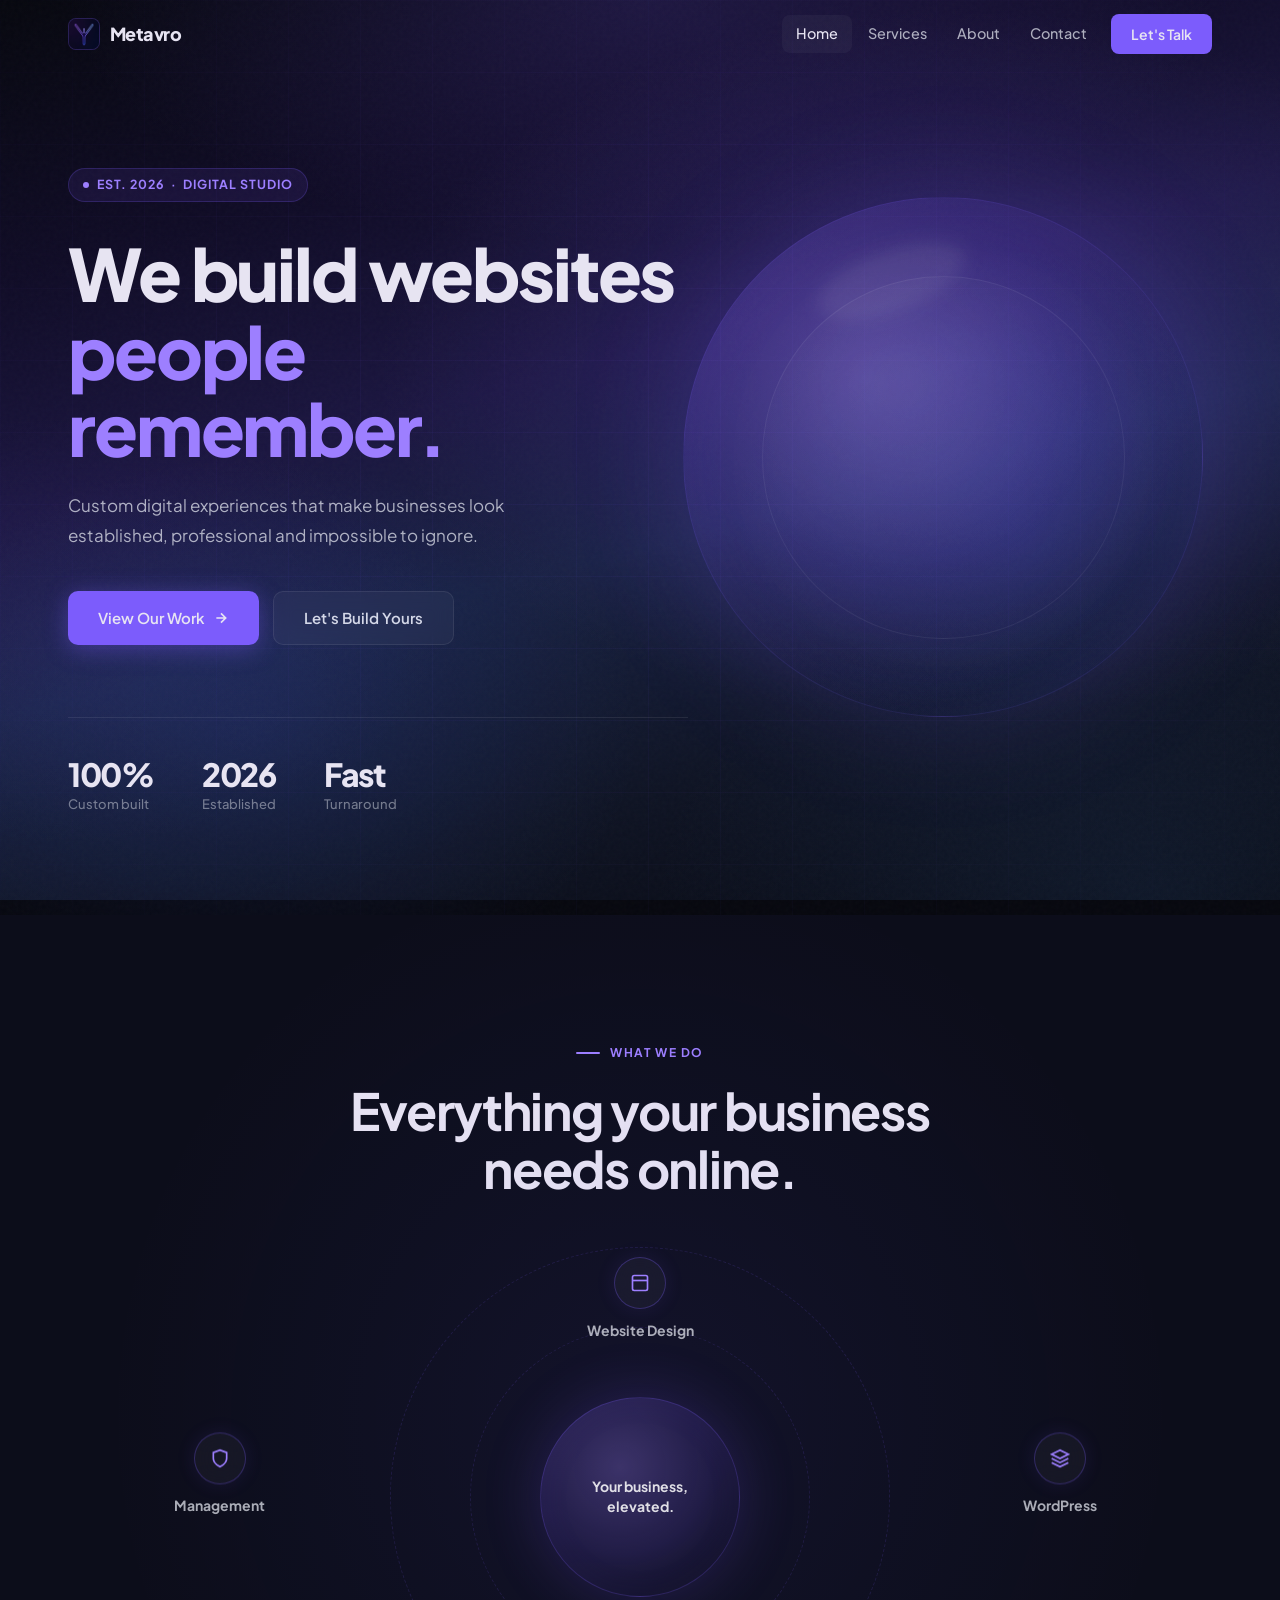
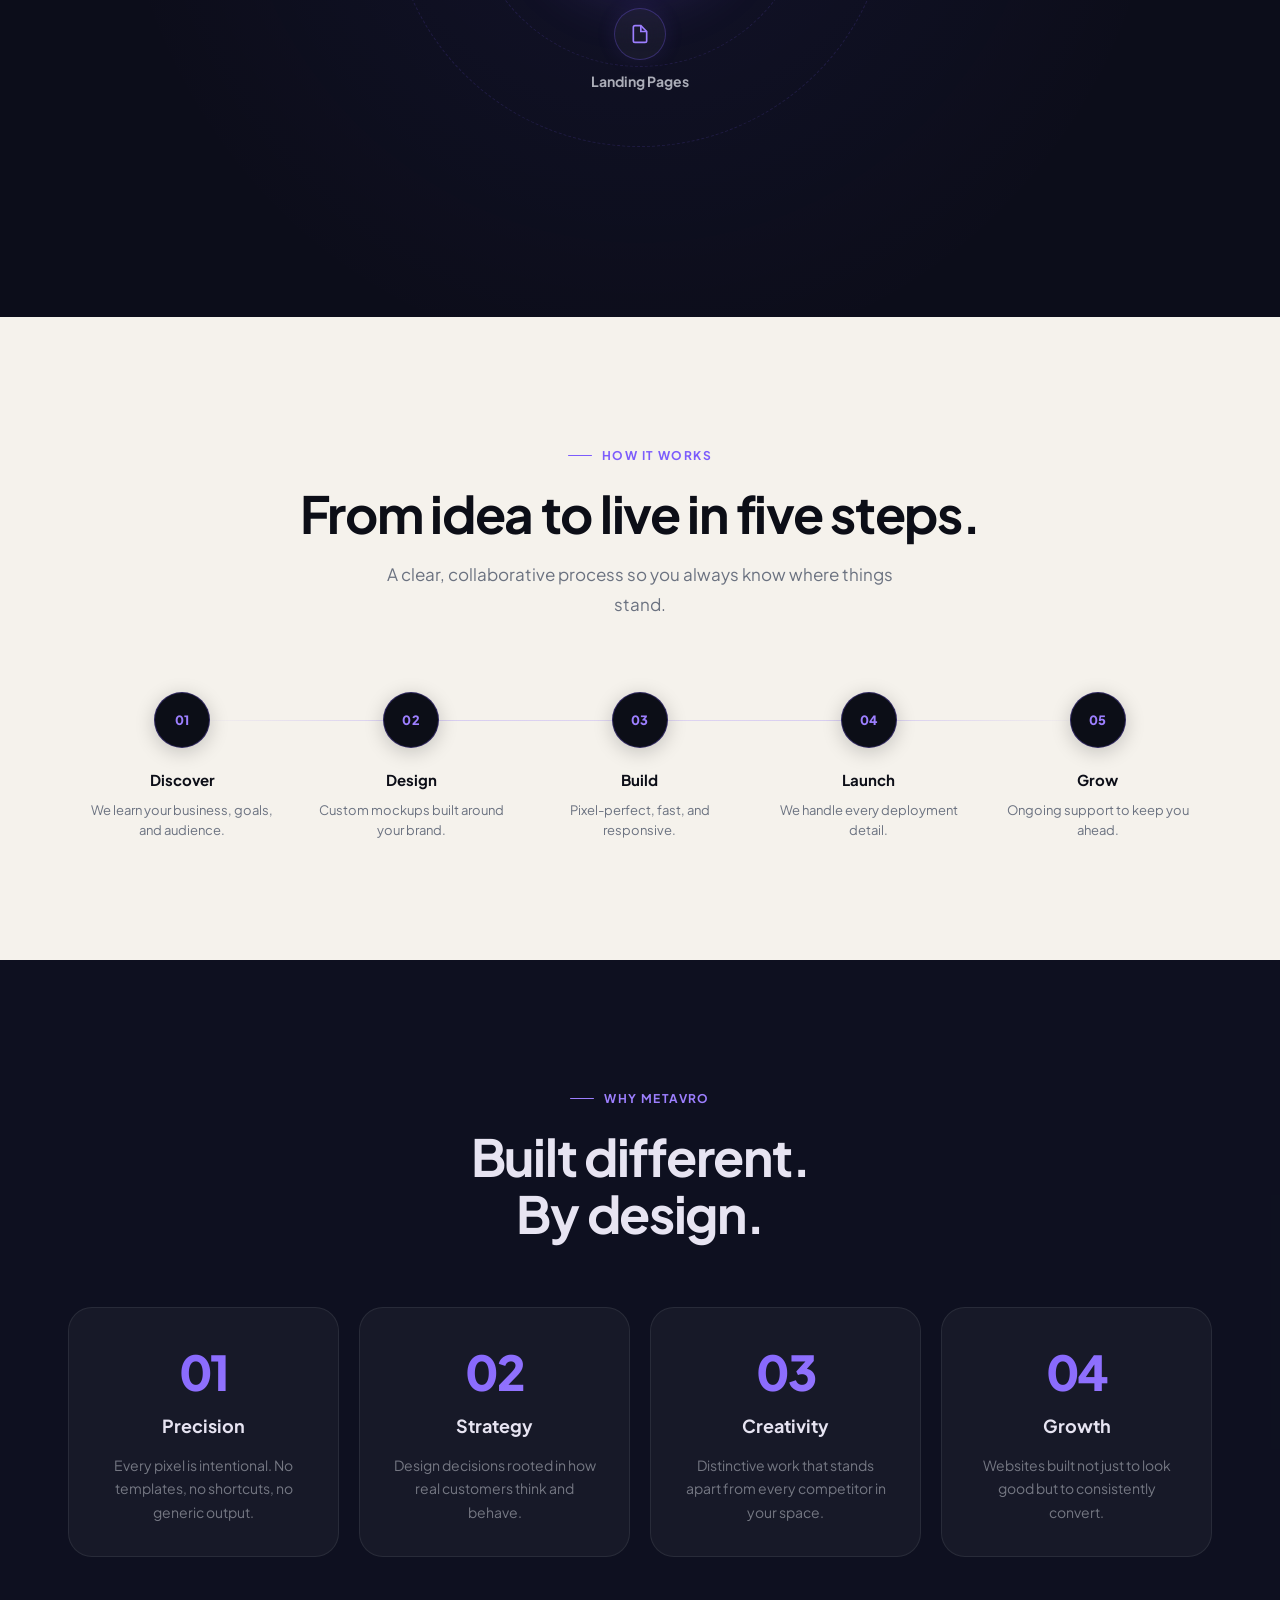
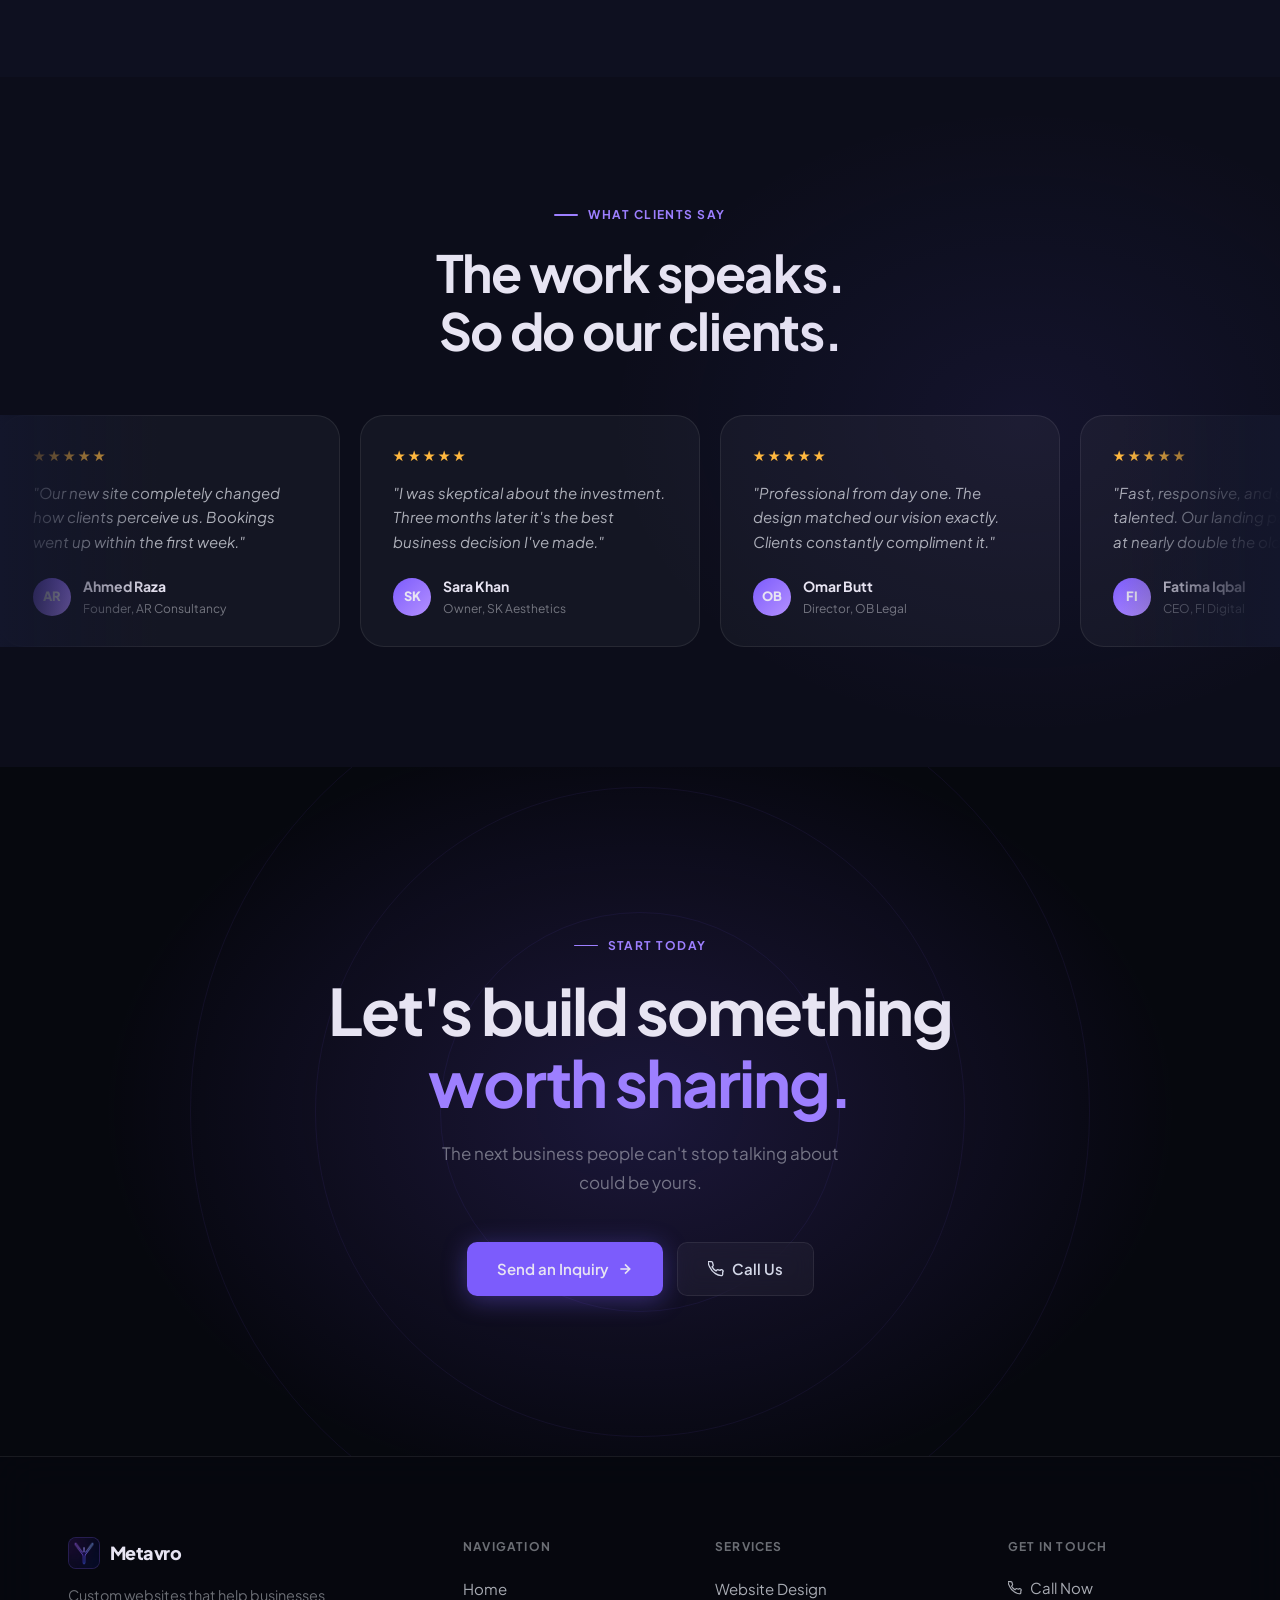
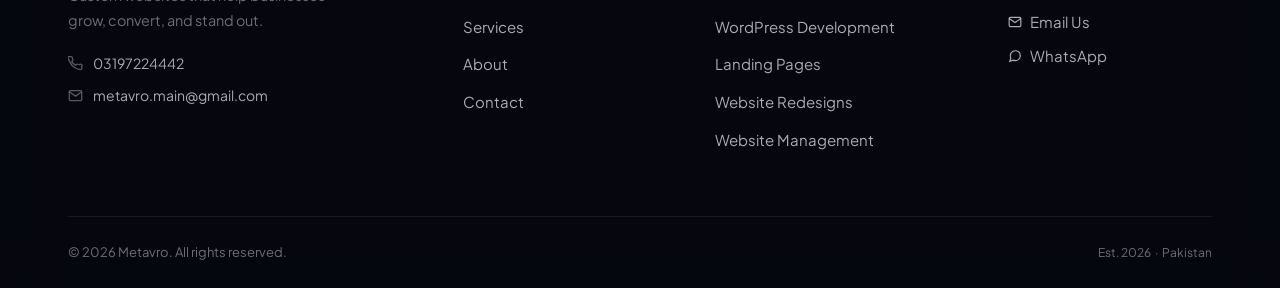
==== commit a12f34e3: "Update index.html" ====
--- a/index.html
+++ b/index.html
@@ -8,7 +8,7 @@
 <link rel="preconnect" href="https://fonts.googleapis.com">
 <link rel="preconnect" href="https://fonts.gstatic.com" crossorigin>
 <link href="https://fonts.googleapis.com/css2?family=Plus+Jakarta+Sans:ital,wght@0,400;0,500;0,600;0,700;0,800;1,400&display=swap" rel="stylesheet">
-<link rel="icon" type="image/png" href="assets/favicon.png">
+<link rel="icon" type="image/png" href="favicon.png">
 <link rel="stylesheet" href="shared.css">
 <style>
 
@@ -350,7 +350,7 @@
 <header class="nav-header" id="mainNav">
   <div class="nav-inner">
     <a href="index.html" class="nav-logo">
-      <div class="logo-mark"><img src="assets/logo.png" alt="Metavro logo"></div>
+      <div class="logo-mark"><img src="logo.png" alt="Metavro logo"></div>
       <span class="logo-text">Metavro</span>
     </a>
     <nav class="nav-links" id="navLinks">
@@ -688,7 +688,7 @@
     <div class="footer-grid">
       <div>
         <a href="index.html" class="nav-logo" style="margin-bottom:0">
-          <div class="logo-mark"><img src="assets/logo.png" alt="Metavro logo"></div>
+          <div class="logo-mark"><img src="logo.png" alt="Metavro logo"></div>
           <span class="logo-text">Metavro</span>
         </a>
         <p class="footer-tagline">Custom websites that help businesses grow, convert, and stand out.</p>
